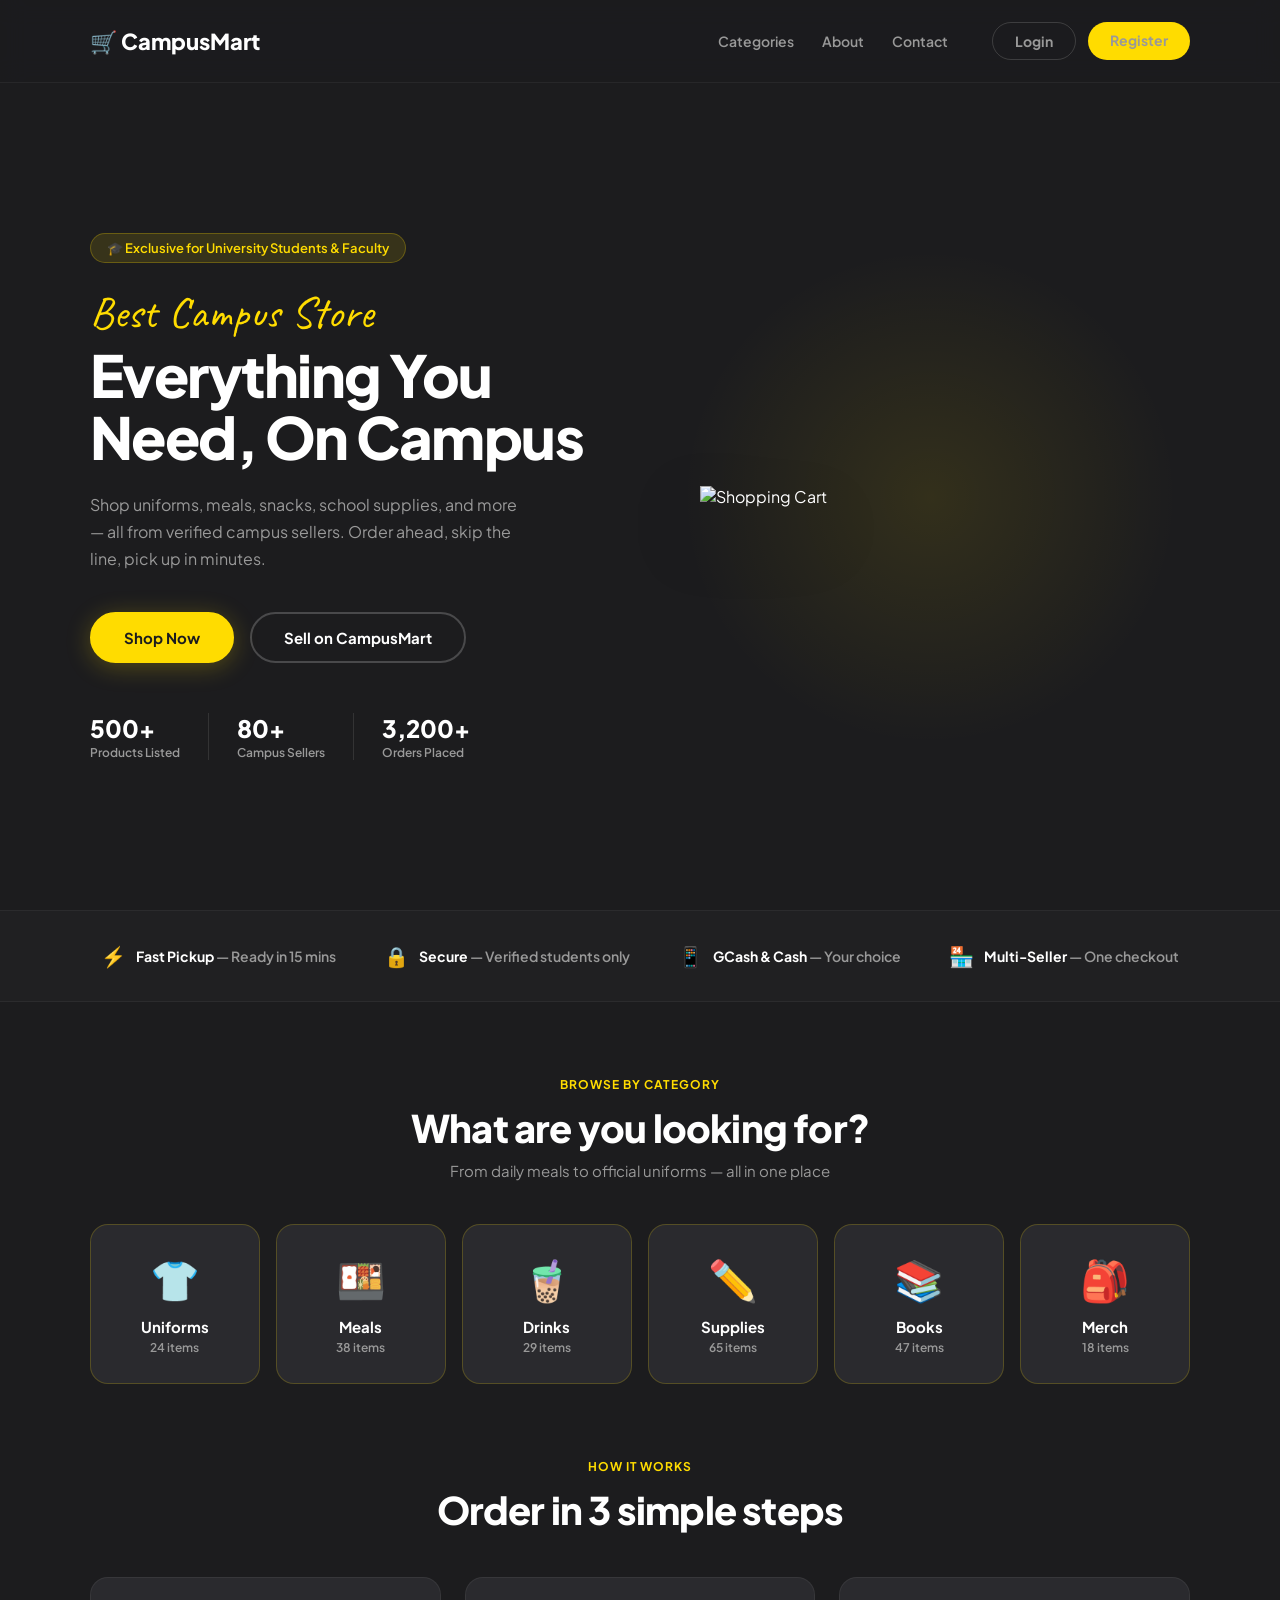
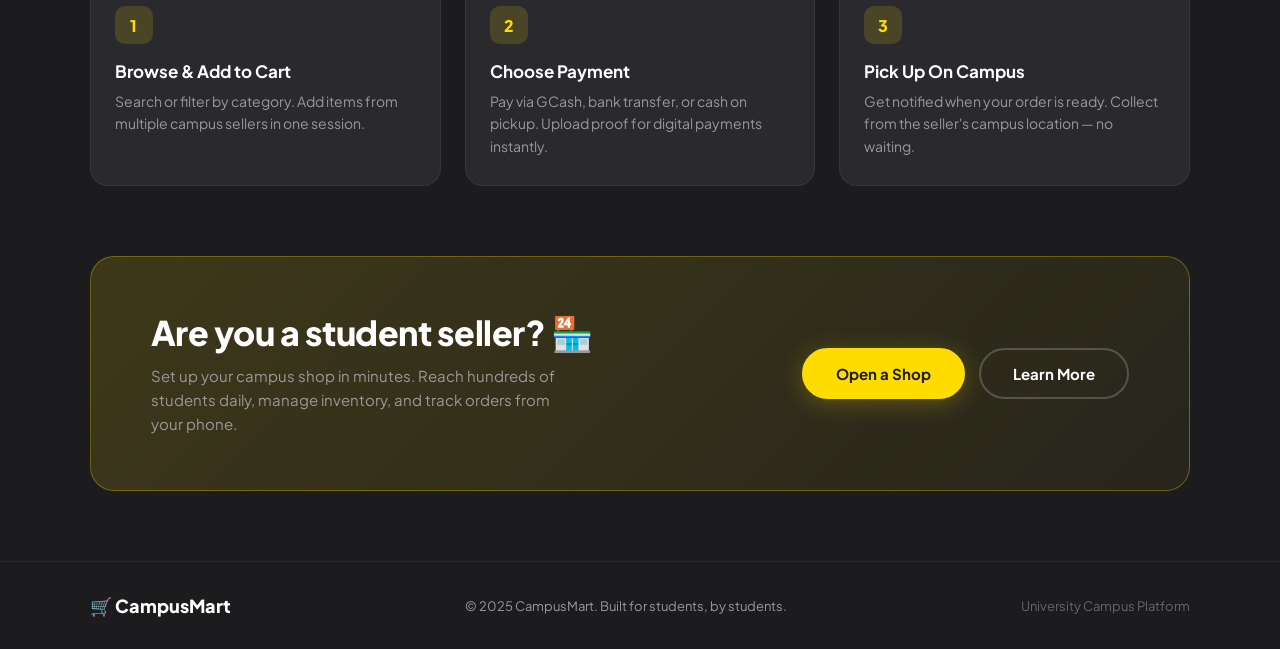
==== index.html @ 2c87ad18 "Initial commit" ====
<!DOCTYPE html>
<html lang="en">
<head>
    <meta charset="UTF-8">
    <meta name="viewport" content="width=device-width, initial-scale=1.0">
    <title>CampusMart | Campus Marketplace</title>
    <style>
        @import url('https://fonts.googleapis.com/css2?family=Plus+Jakarta+Sans:wght@400;500;600;700;800&family=Caveat:wght@700&display=swap');

        :root {
            --primary: #FFDC00;
            --primary-hover: #E0C200;
            --bg: #1c1c1e;
            --card-bg: #2a2a2e;
            --text: #FFFFFF;
            --muted: #999999;
            --border: rgba(255,220,0,0.2);
        }

        * { margin:0; padding:0; box-sizing:border-box; font-family:'Plus Jakarta Sans',sans-serif; }

        body { background:var(--bg); color:var(--text); min-height:100vh; display:flex; flex-direction:column; overflow-x:hidden; }

        /* NAVBAR */
        .navbar {
            display:flex; justify-content:space-between; align-items:center;
            padding:22px 7%; position:sticky; top:0; z-index:100;
            background:rgba(28,28,30,0.9); backdrop-filter:blur(12px);
            border-bottom:1px solid rgba(255,255,255,0.05);
        }
        .logo { font-size:22px; font-weight:800; display:flex; align-items:center; gap:10px; text-decoration:none; color:white; }
        .nav-links { display:flex; gap:28px; align-items:center; }
        .nav-links a { color:var(--muted); text-decoration:none; font-size:14px; font-weight:600; transition:color 0.2s; }
        .nav-links a:hover { color:var(--primary); }
        .nav-auth { display:flex; gap:12px; margin-left:16px; }
        .nav-auth a { padding:9px 22px; border-radius:22px; font-weight:700; text-decoration:none; font-size:14px; transition:all 0.2s; }
        .login-btn { color:white; border:1px solid rgba(255,255,255,0.15); }
        .login-btn:hover { border-color:rgba(255,255,255,0.4); background:rgba(255,255,255,0.06); }
        .register-btn { background:var(--primary); color:#1c1c1e; }
        .register-btn:hover { background:var(--primary-hover); transform:translateY(-1px); }

        /* HERO */
        .hero { display:flex; align-items:center; justify-content:space-between; flex:1; padding:60px 7%; gap:60px; min-height:calc(100vh - 73px); }
        .hero-content { flex:1; max-width:560px; }
        .hero-pill { display:inline-flex; align-items:center; gap:8px; padding:6px 16px; background:rgba(255,220,0,0.12); border:1px solid rgba(255,220,0,0.25); border-radius:20px; font-size:13px; font-weight:600; color:var(--primary); margin-bottom:22px; }
        .accent { font-family:'Caveat',cursive; color:var(--primary); font-size:44px; display:block; margin-bottom:4px; }
        .hero-content h1 { font-size:58px; font-weight:800; line-height:1.08; margin-bottom:22px; letter-spacing:-1.5px; }
        .hero-content p { font-size:16px; color:var(--muted); line-height:1.7; margin-bottom:40px; max-width:440px; }
        .btn-group { display:flex; gap:16px; flex-wrap:wrap; }
        .btn { padding:14px 32px; border-radius:30px; font-size:15px; font-weight:700; cursor:pointer; transition:all 0.2s; text-decoration:none; display:inline-block; }
        .btn-primary { background:var(--primary); color:var(--bg); border:2px solid var(--primary); box-shadow:0 4px 24px rgba(255,220,0,0.25); }
        .btn-primary:hover { background:var(--primary-hover); transform:translateY(-2px); box-shadow:0 8px 32px rgba(255,220,0,0.35); }
        .btn-outline { background:transparent; color:white; border:2px solid rgba(255,255,255,0.2); }
        .btn-outline:hover { border-color:rgba(255,255,255,0.5); background:rgba(255,255,255,0.06); transform:translateY(-2px); }

        /* STATS ROW */
        .stats-row { display:flex; gap:28px; margin-top:50px; flex-wrap:wrap; }
        .stat { }
        .stat-num { font-size:24px; font-weight:800; color:white; }
        .stat-label { font-size:12px; color:var(--muted); font-weight:600; margin-top:2px; }
        .stat-divider { width:1px; background:rgba(255,255,255,0.1); }

        /* HERO VISUAL */
        .hero-visual { flex:1; display:flex; justify-content:center; align-items:center; position:relative; }
        .glow { position:absolute; width:500px; height:500px; background:radial-gradient(circle,rgba(255,220,0,0.1) 0%,transparent 70%); pointer-events:none; }
        @keyframes float { 0%,100%{transform:translateY(0) rotate(0deg)} 50%{transform:translateY(-22px) rotate(2deg)} }
        .cart-img { width:100%; max-width:460px; animation:float 6s ease-in-out infinite; filter:drop-shadow(0 30px 30px rgba(0,0,0,0.5)); position:relative; z-index:2; }

        /* FEATURES STRIP */
        .features-strip { padding:32px 7%; border-top:1px solid rgba(255,255,255,0.05); border-bottom:1px solid rgba(255,255,255,0.05); background:rgba(255,255,255,0.02); }
        .features-inner { display:flex; gap:48px; justify-content:center; flex-wrap:wrap; }
        .feature-chip { display:flex; align-items:center; gap:10px; font-size:14px; font-weight:600; color:var(--muted); }
        .feature-chip span:first-child { font-size:20px; }
        .feature-chip strong { color:white; }

        /* CATEGORIES SECTION */
        .section { padding:70px 7%; }
        .section-head { text-align:center; margin-bottom:44px; }
        .section-tag { display:inline-block; font-size:12px; font-weight:700; color:var(--primary); letter-spacing:0.08em; text-transform:uppercase; margin-bottom:12px; }
        .section-head h2 { font-size:38px; font-weight:800; letter-spacing:-0.8px; }
        .section-head p { color:var(--muted); margin-top:10px; font-size:15px; }

        .cat-grid { display:grid; grid-template-columns:repeat(auto-fit,minmax(160px,1fr)); gap:16px; }
        .cat-card { background:var(--card-bg); border:1px solid var(--border); border-radius:18px; padding:28px 20px; text-align:center; cursor:pointer; transition:all 0.25s; text-decoration:none; display:block; }
        .cat-card:hover { transform:translateY(-6px); border-color:rgba(255,220,0,0.6); box-shadow:0 16px 36px rgba(255,220,0,0.15); }
        .cat-icon { font-size:40px; margin-bottom:12px; }
        .cat-name { font-size:15px; font-weight:700; color:white; margin-bottom:4px; }
        .cat-count { font-size:12px; color:var(--muted); font-weight:600; }

        /* HOW IT WORKS */
        .how-grid { display:grid; grid-template-columns:repeat(auto-fit,minmax(220px,1fr)); gap:24px; }
        .how-card { background:var(--card-bg); border:1px solid rgba(255,255,255,0.06); border-radius:18px; padding:28px 24px; }
        .how-num { width:38px; height:38px; background:rgba(255,220,0,0.15); border-radius:10px; display:flex; align-items:center; justify-content:center; font-size:16px; font-weight:800; color:var(--primary); margin-bottom:16px; }
        .how-card h3 { font-size:17px; font-weight:700; margin-bottom:8px; }
        .how-card p { font-size:14px; color:var(--muted); line-height:1.6; }

        /* CTA BANNER */
        .cta-banner { margin:0 7% 70px; background:linear-gradient(135deg,rgba(255,220,0,0.15),rgba(255,220,0,0.05)); border:1px solid rgba(255,220,0,0.3); border-radius:24px; padding:54px 60px; display:flex; align-items:center; justify-content:space-between; gap:40px; flex-wrap:wrap; }
        .cta-text h2 { font-size:34px; font-weight:800; margin-bottom:10px; letter-spacing:-0.5px; }
        .cta-text p { color:var(--muted); font-size:15px; line-height:1.6; max-width:420px; }
        .cta-actions { display:flex; gap:14px; flex-wrap:wrap; }

        /* FOOTER */
        footer { padding:32px 7%; border-top:1px solid rgba(255,255,255,0.06); display:flex; justify-content:space-between; align-items:center; flex-wrap:wrap; gap:16px; }
        footer .logo { font-size:18px; }
        footer p { font-size:13px; color:var(--muted); }

        @media(max-width:768px) {
            .hero { flex-direction:column; padding:40px 6%; text-align:center; gap:40px; min-height:auto; }
            .hero-content h1 { font-size:38px; }
            .hero-content p { max-width:100%; }
            .btn-group { justify-content:center; }
            .hero-visual { display:none; }
            .cta-banner { padding:36px 28px; text-align:center; }
            .cta-text p { max-width:100%; }
            .cta-actions { justify-content:center; }
            .features-inner { gap:28px; }
        }
    </style>
</head>
<body>

<nav class="navbar">
    <a href="index.html" class="logo">🛒 CampusMart</a>
    <div class="nav-links">
        <a href="#categories">Categories</a>
        <a href="about.html">About</a>
        <a href="contact.html">Contact</a>
        <div class="nav-auth">
            <a href="login.html" class="login-btn">Login</a>
            <a href="login.html" class="register-btn">Register</a>
        </div>
    </div>
</nav>

<section class="hero">
    <div class="hero-content">
        <div class="hero-pill">🎓 Exclusive for University Students & Faculty</div>
        <span class="accent">Best Campus Store</span>
        <h1>Everything You Need, On Campus</h1>
        <p>Shop uniforms, meals, snacks, school supplies, and more — all from verified campus sellers. Order ahead, skip the line, pick up in minutes.</p>
        <div class="btn-group">
            <a href="login.html" class="btn btn-primary">Shop Now</a>
            <a href="login.html" class="btn btn-outline">Sell on CampusMart</a>
        </div>
        <div class="stats-row">
            <div class="stat"><div class="stat-num">500+</div><div class="stat-label">Products Listed</div></div>
            <div class="stat-divider"></div>
            <div class="stat"><div class="stat-num">80+</div><div class="stat-label">Campus Sellers</div></div>
            <div class="stat-divider"></div>
            <div class="stat"><div class="stat-num">3,200+</div><div class="stat-label">Orders Placed</div></div>
        </div>
    </div>
    <div class="hero-visual">
        <div class="glow"></div>
        <img src="https://fonts.gstatic.com/s/e/notoemoji/latest/1f6d2/512.webp" alt="Shopping Cart" class="cart-img">
    </div>
</section>

<div class="features-strip">
    <div class="features-inner">
        <div class="feature-chip"><span>⚡</span><span><strong>Fast Pickup</strong> — Ready in 15 mins</span></div>
        <div class="feature-chip"><span>🔒</span><span><strong>Secure</strong> — Verified students only</span></div>
        <div class="feature-chip"><span>📱</span><span><strong>GCash & Cash</strong> — Your choice</span></div>
        <div class="feature-chip"><span>🏪</span><span><strong>Multi-Seller</strong> — One checkout</span></div>
    </div>
</div>

<section class="section" id="categories">
    <div class="section-head">
        <div class="section-tag">Browse by Category</div>
        <h2>What are you looking for?</h2>
        <p>From daily meals to official uniforms — all in one place</p>
    </div>
    <div class="cat-grid">
        <a href="login.html" class="cat-card"><div class="cat-icon">👕</div><div class="cat-name">Uniforms</div><div class="cat-count">24 items</div></a>
        <a href="login.html" class="cat-card"><div class="cat-icon">🍱</div><div class="cat-name">Meals</div><div class="cat-count">38 items</div></a>
        <a href="login.html" class="cat-card"><div class="cat-icon">🧋</div><div class="cat-name">Drinks</div><div class="cat-count">29 items</div></a>
        <a href="login.html" class="cat-card"><div class="cat-icon">✏️</div><div class="cat-name">Supplies</div><div class="cat-count">65 items</div></a>
        <a href="login.html" class="cat-card"><div class="cat-icon">📚</div><div class="cat-name">Books</div><div class="cat-count">47 items</div></a>
        <a href="login.html" class="cat-card"><div class="cat-icon">🎒</div><div class="cat-name">Merch</div><div class="cat-count">18 items</div></a>
    </div>
</section>

<section class="section" style="padding-top:0">
    <div class="section-head">
        <div class="section-tag">How It Works</div>
        <h2>Order in 3 simple steps</h2>
    </div>
    <div class="how-grid">
        <div class="how-card"><div class="how-num">1</div><h3>Browse & Add to Cart</h3><p>Search or filter by category. Add items from multiple campus sellers in one session.</p></div>
        <div class="how-card"><div class="how-num">2</div><h3>Choose Payment</h3><p>Pay via GCash, bank transfer, or cash on pickup. Upload proof for digital payments instantly.</p></div>
        <div class="how-card"><div class="how-num">3</div><h3>Pick Up On Campus</h3><p>Get notified when your order is ready. Collect from the seller's campus location — no waiting.</p></div>
    </div>
</section>

<div class="cta-banner">
    <div class="cta-text">
        <h2>Are you a student seller? 🏪</h2>
        <p>Set up your campus shop in minutes. Reach hundreds of students daily, manage inventory, and track orders from your phone.</p>
    </div>
    <div class="cta-actions">
        <a href="login.html" class="btn btn-primary">Open a Shop</a>
        <a href="about.html" class="btn btn-outline">Learn More</a>
    </div>
</div>

<footer>
    <a href="index.html" class="logo">🛒 CampusMart</a>
    <p>© 2025 CampusMart. Built for students, by students.</p>
    <p style="font-size:13px;color:#666;">University Campus Platform</p>
</footer>

</body>
</html>
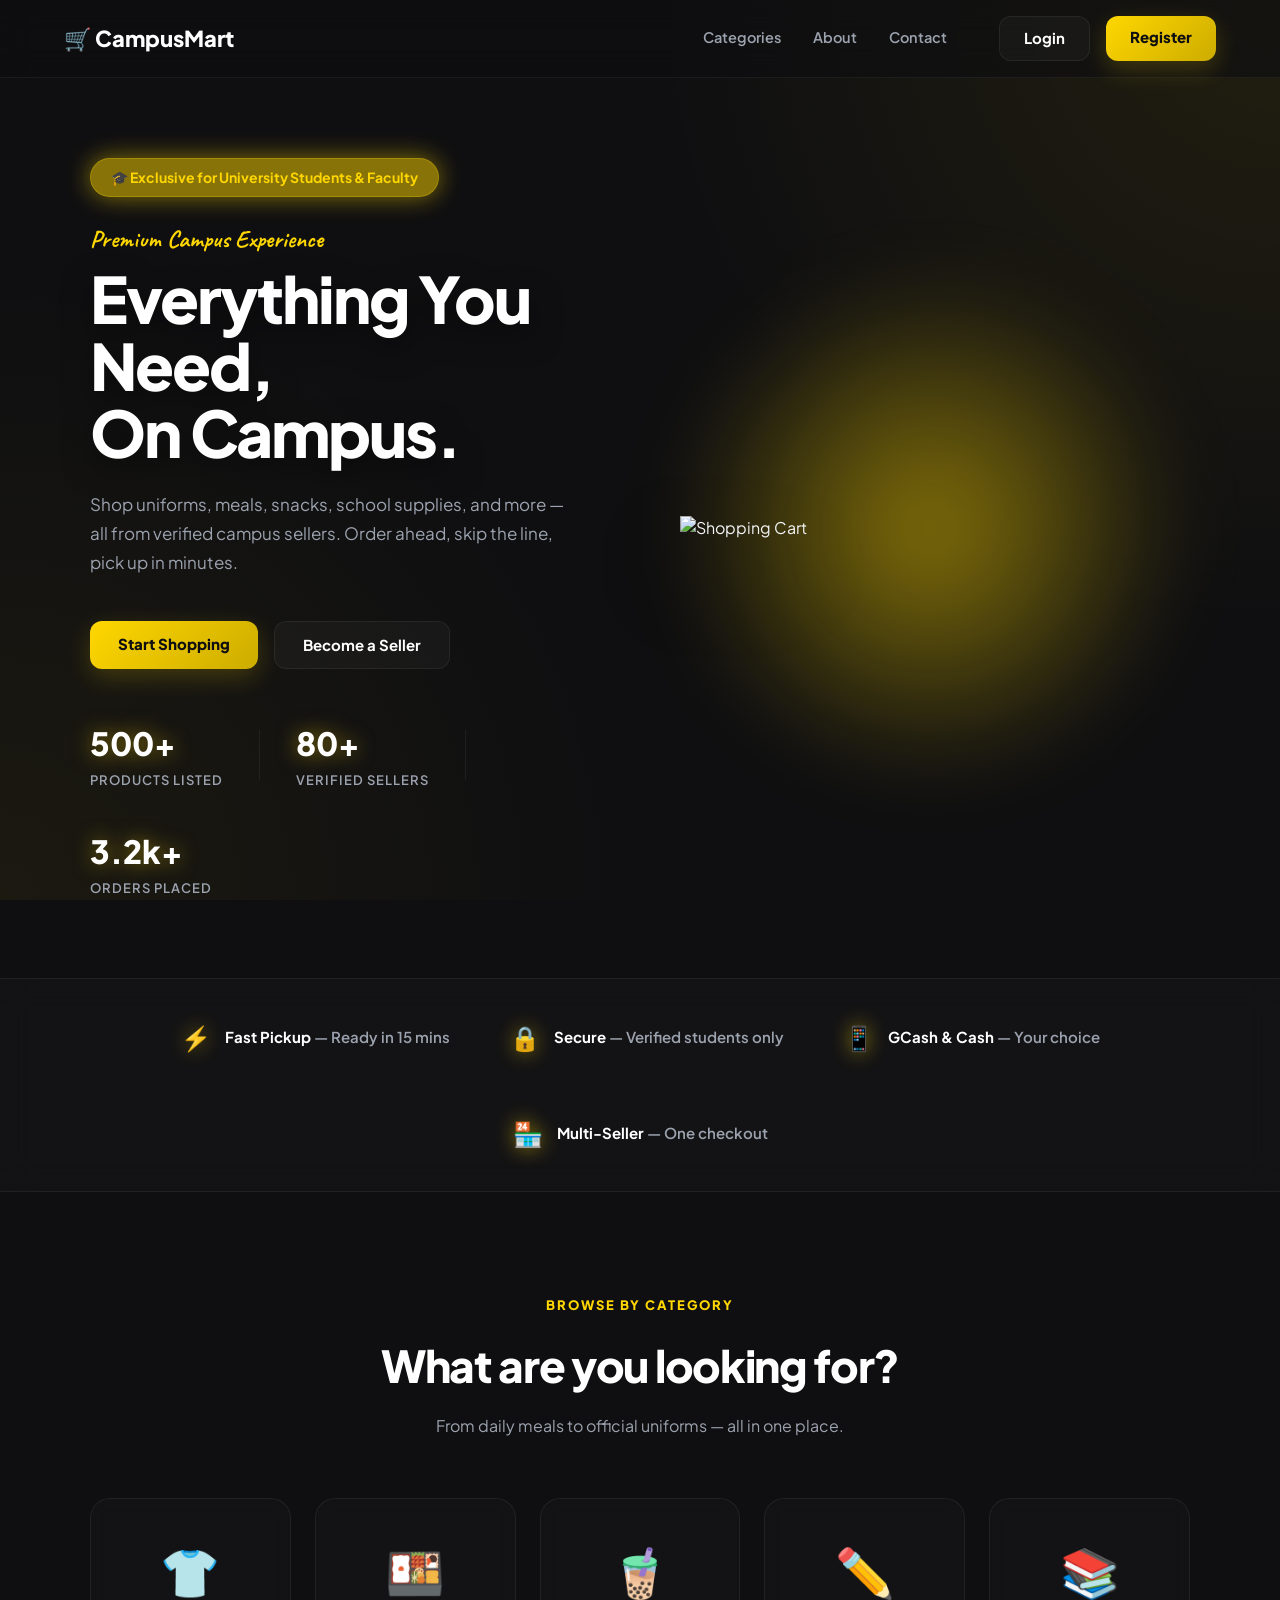
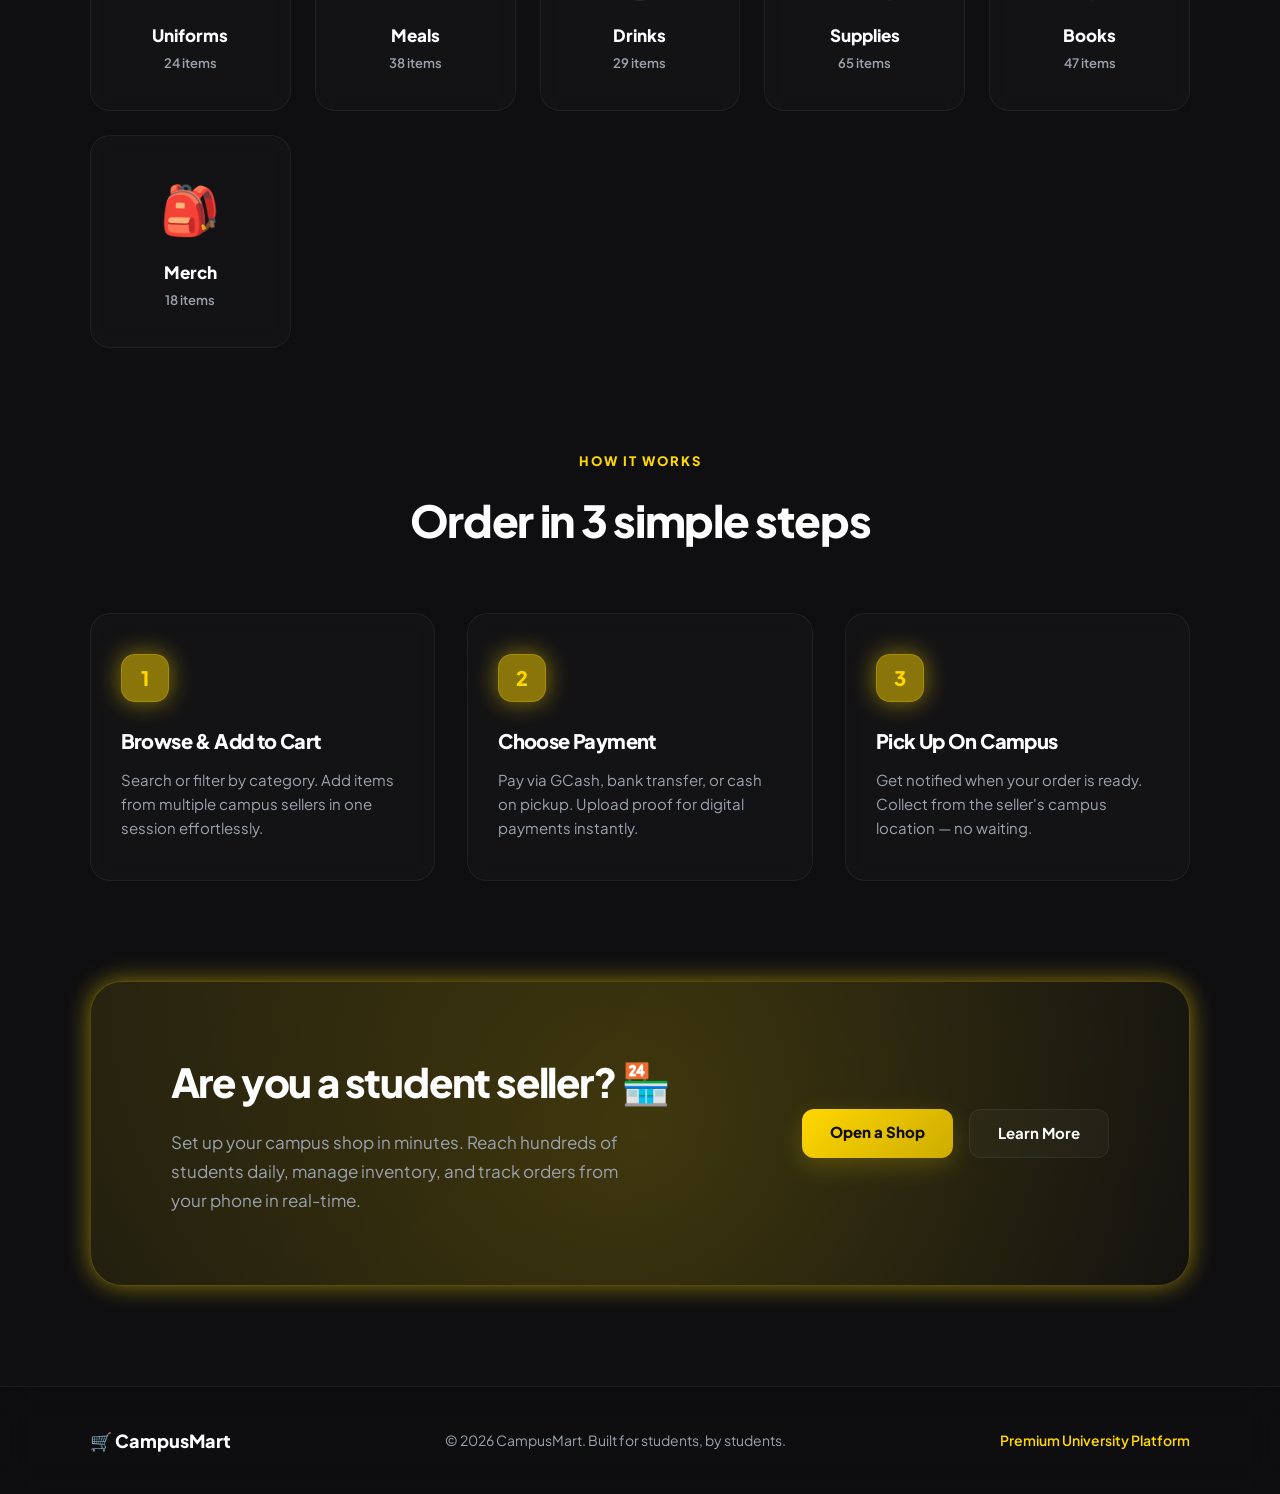
==== commit 1e685bab: "no seller,admin manage everything" ====
--- a/index.html
+++ b/index.html
@@ -4,165 +4,116 @@
     <meta charset="UTF-8">
     <meta name="viewport" content="width=device-width, initial-scale=1.0">
     <title>CampusMart | Campus Marketplace</title>
+    <link rel="stylesheet" href="globals.css">
     <style>
-        @import url('https://fonts.googleapis.com/css2?family=Plus+Jakarta+Sans:wght@400;500;600;700;800&family=Caveat:wght@700&display=swap');
+        /* Page-specific styles */
+        .hero { display:flex; align-items:center; justify-content:space-between; padding:80px 7%; gap:60px; min-height:calc(100vh - 73px); position:relative; }
+        .hero-content { flex:1; max-width:600px; z-index:2; }
+        .hero-pill { display:inline-flex; align-items:center; gap:8px; padding:8px 20px; background:var(--primary-glow); border:1px solid var(--border-accent); border-radius:30px; font-size:14px; font-weight:700; color:var(--primary); margin-bottom:24px; box-shadow:var(--shadow-glow); }
+        .hero-content h1 { font-size:64px; line-height:1.05; margin-bottom:24px; text-shadow:0 10px 30px rgba(0,0,0,0.5); }
+        .hero-content p { font-size:17px; color:var(--text-muted); line-height:1.7; margin-bottom:44px; max-width:480px; }
+        .btn-group { display:flex; gap:16px; flex-wrap:wrap; margin-bottom:50px; }
+        
+        .stats-row { display:flex; gap:36px; flex-wrap:wrap; }
+        .stat-num { font-size:32px; font-weight:800; color:white; text-shadow:0 0 20px var(--primary-glow); }
+        .stat-label { font-size:13px; color:var(--text-muted); font-weight:600; text-transform:uppercase; letter-spacing:1px; margin-top:4px; }
+        .stat-divider { width:1px; background:var(--border-subtle); height:50px; align-self:center; }
 
-        :root {
-            --primary: #FFDC00;
-            --primary-hover: #E0C200;
-            --bg: #1c1c1e;
-            --card-bg: #2a2a2e;
-            --text: #FFFFFF;
-            --muted: #999999;
-            --border: rgba(255,220,0,0.2);
-        }
+        .hero-visual { flex:1; display:flex; justify-content:center; align-items:center; position:relative; z-index:1; }
+        .hero-glow-orb { position:absolute; width:600px; height:600px; background:radial-gradient(circle, var(--primary-glow) 0%, transparent 60%); pointer-events:none; filter:blur(40px); animation:pulseGlow 8s infinite; }
+        .cart-img { width:100%; max-width:500px; filter:drop-shadow(0 40px 40px rgba(0,0,0,0.7)); position:relative; z-index:2; }
 
-        * { margin:0; padding:0; box-sizing:border-box; font-family:'Plus Jakarta Sans',sans-serif; }
+        .features-strip { padding:40px 7%; border-top:1px solid var(--border-subtle); border-bottom:1px solid var(--border-subtle); background:var(--card-bg); backdrop-filter:var(--glass-blur); position:relative; z-index:10; }
+        .features-inner { display:flex; gap:60px; justify-content:center; flex-wrap:wrap; }
+        .feature-chip { display:flex; align-items:center; gap:14px; font-size:15px; font-weight:600; color:var(--text-muted); transition:var(--transition-smooth); }
+        .feature-chip:hover { color:white; transform:translateY(-2px); text-shadow:0 0 15px var(--primary-glow); }
+        .feature-chip span:first-child { font-size:24px; filter:drop-shadow(0 0 10px var(--primary-glow)); }
 
-        body { background:var(--bg); color:var(--text); min-height:100vh; display:flex; flex-direction:column; overflow-x:hidden; }
+        .section { padding:100px 7%; position:relative; z-index:5; }
+        .section-head { text-align:center; margin-bottom:60px; }
+        .section-tag { display:inline-block; font-size:13px; font-weight:800; color:var(--primary); letter-spacing:2px; text-transform:uppercase; margin-bottom:16px; }
+        .section-head h2 { font-size:44px; margin-bottom:16px; }
 
-        /* NAVBAR */
-        .navbar {
-            display:flex; justify-content:space-between; align-items:center;
-            padding:22px 7%; position:sticky; top:0; z-index:100;
-            background:rgba(28,28,30,0.9); backdrop-filter:blur(12px);
-            border-bottom:1px solid rgba(255,255,255,0.05);
-        }
-        .logo { font-size:22px; font-weight:800; display:flex; align-items:center; gap:10px; text-decoration:none; color:white; }
-        .nav-links { display:flex; gap:28px; align-items:center; }
-        .nav-links a { color:var(--muted); text-decoration:none; font-size:14px; font-weight:600; transition:color 0.2s; }
-        .nav-links a:hover { color:var(--primary); }
-        .nav-auth { display:flex; gap:12px; margin-left:16px; }
-        .nav-auth a { padding:9px 22px; border-radius:22px; font-weight:700; text-decoration:none; font-size:14px; transition:all 0.2s; }
-        .login-btn { color:white; border:1px solid rgba(255,255,255,0.15); }
-        .login-btn:hover { border-color:rgba(255,255,255,0.4); background:rgba(255,255,255,0.06); }
-        .register-btn { background:var(--primary); color:#1c1c1e; }
-        .register-btn:hover { background:var(--primary-hover); transform:translateY(-1px); }
+        .cat-grid { display:grid; grid-template-columns:repeat(auto-fit,minmax(180px,1fr)); gap:24px; }
+        .cat-card { padding:36px 20px; text-align:center; text-decoration:none; display:flex; flex-direction:column; align-items:center; }
+        .cat-icon { font-size:48px; margin-bottom:16px; transition:transform 0.4s; }
+        .cat-card:hover .cat-icon { transform:scale(1.2) rotate(5deg); }
+        .cat-name { font-size:17px; font-weight:800; color:white; margin-bottom:6px; }
+        .cat-count { font-size:13px; color:var(--text-muted); font-weight:600; }
 
-        /* HERO */
-        .hero { display:flex; align-items:center; justify-content:space-between; flex:1; padding:60px 7%; gap:60px; min-height:calc(100vh - 73px); }
-        .hero-content { flex:1; max-width:560px; }
-        .hero-pill { display:inline-flex; align-items:center; gap:8px; padding:6px 16px; background:rgba(255,220,0,0.12); border:1px solid rgba(255,220,0,0.25); border-radius:20px; font-size:13px; font-weight:600; color:var(--primary); margin-bottom:22px; }
-        .accent { font-family:'Caveat',cursive; color:var(--primary); font-size:44px; display:block; margin-bottom:4px; }
-        .hero-content h1 { font-size:58px; font-weight:800; line-height:1.08; margin-bottom:22px; letter-spacing:-1.5px; }
-        .hero-content p { font-size:16px; color:var(--muted); line-height:1.7; margin-bottom:40px; max-width:440px; }
-        .btn-group { display:flex; gap:16px; flex-wrap:wrap; }
-        .btn { padding:14px 32px; border-radius:30px; font-size:15px; font-weight:700; cursor:pointer; transition:all 0.2s; text-decoration:none; display:inline-block; }
-        .btn-primary { background:var(--primary); color:var(--bg); border:2px solid var(--primary); box-shadow:0 4px 24px rgba(255,220,0,0.25); }
-        .btn-primary:hover { background:var(--primary-hover); transform:translateY(-2px); box-shadow:0 8px 32px rgba(255,220,0,0.35); }
-        .btn-outline { background:transparent; color:white; border:2px solid rgba(255,255,255,0.2); }
-        .btn-outline:hover { border-color:rgba(255,255,255,0.5); background:rgba(255,255,255,0.06); transform:translateY(-2px); }
+        .how-grid { display:grid; grid-template-columns:repeat(auto-fit,minmax(280px,1fr)); gap:32px; }
+        .how-card { padding:40px 30px; position:relative; overflow:hidden; }
+        .how-num { width:48px; height:48px; background:var(--primary-glow); border:1px solid var(--border-accent); border-radius:14px; display:flex; align-items:center; justify-content:center; font-size:20px; font-weight:800; color:var(--primary); margin-bottom:24px; box-shadow:var(--shadow-glow); }
+        .how-card h3 { font-size:20px; margin-bottom:12px; }
+        .how-card p { font-size:15px; color:var(--text-muted); line-height:1.6; }
 
-        /* STATS ROW */
-        .stats-row { display:flex; gap:28px; margin-top:50px; flex-wrap:wrap; }
-        .stat { }
-        .stat-num { font-size:24px; font-weight:800; color:white; }
-        .stat-label { font-size:12px; color:var(--muted); font-weight:600; margin-top:2px; }
-        .stat-divider { width:1px; background:rgba(255,255,255,0.1); }
+        .cta-banner { margin:0 7% 100px; background:linear-gradient(135deg, rgba(255,215,0,0.1), rgba(255,215,0,0.02)); border:1px solid var(--border-accent); border-radius:32px; padding:70px 80px; display:flex; align-items:center; justify-content:space-between; gap:40px; flex-wrap:wrap; box-shadow:var(--shadow-glow); position:relative; overflow:hidden; }
+        .cta-banner::before { content:''; position:absolute; top:-50%; left:-50%; width:200%; height:200%; background:radial-gradient(circle, var(--primary-glow) 0%, transparent 50%); opacity:0.3; animation:pulseGlow 10s infinite alternate; pointer-events:none; }
+        .cta-text { position:relative; z-index:2; }
+        .cta-text h2 { font-size:40px; margin-bottom:16px; }
+        .cta-text p { color:var(--text-muted); font-size:17px; line-height:1.7; max-width:480px; }
+        .cta-actions { display:flex; gap:16px; flex-wrap:wrap; position:relative; z-index:2; }
 
-        /* HERO VISUAL */
-        .hero-visual { flex:1; display:flex; justify-content:center; align-items:center; position:relative; }
-        .glow { position:absolute; width:500px; height:500px; background:radial-gradient(circle,rgba(255,220,0,0.1) 0%,transparent 70%); pointer-events:none; }
-        @keyframes float { 0%,100%{transform:translateY(0) rotate(0deg)} 50%{transform:translateY(-22px) rotate(2deg)} }
-        .cart-img { width:100%; max-width:460px; animation:float 6s ease-in-out infinite; filter:drop-shadow(0 30px 30px rgba(0,0,0,0.5)); position:relative; z-index:2; }
+        footer { padding:40px 7%; border-top:1px solid var(--border-subtle); display:flex; justify-content:space-between; align-items:center; flex-wrap:wrap; gap:20px; background:var(--glass-bg); backdrop-filter:var(--glass-blur); }
+        footer p { font-size:14px; color:var(--text-muted); }
 
-        /* FEATURES STRIP */
-        .features-strip { padding:32px 7%; border-top:1px solid rgba(255,255,255,0.05); border-bottom:1px solid rgba(255,255,255,0.05); background:rgba(255,255,255,0.02); }
-        .features-inner { display:flex; gap:48px; justify-content:center; flex-wrap:wrap; }
-        .feature-chip { display:flex; align-items:center; gap:10px; font-size:14px; font-weight:600; color:var(--muted); }
-        .feature-chip span:first-child { font-size:20px; }
-        .feature-chip strong { color:white; }
-
-        /* CATEGORIES SECTION */
-        .section { padding:70px 7%; }
-        .section-head { text-align:center; margin-bottom:44px; }
-        .section-tag { display:inline-block; font-size:12px; font-weight:700; color:var(--primary); letter-spacing:0.08em; text-transform:uppercase; margin-bottom:12px; }
-        .section-head h2 { font-size:38px; font-weight:800; letter-spacing:-0.8px; }
-        .section-head p { color:var(--muted); margin-top:10px; font-size:15px; }
-
-        .cat-grid { display:grid; grid-template-columns:repeat(auto-fit,minmax(160px,1fr)); gap:16px; }
-        .cat-card { background:var(--card-bg); border:1px solid var(--border); border-radius:18px; padding:28px 20px; text-align:center; cursor:pointer; transition:all 0.25s; text-decoration:none; display:block; }
-        .cat-card:hover { transform:translateY(-6px); border-color:rgba(255,220,0,0.6); box-shadow:0 16px 36px rgba(255,220,0,0.15); }
-        .cat-icon { font-size:40px; margin-bottom:12px; }
-        .cat-name { font-size:15px; font-weight:700; color:white; margin-bottom:4px; }
-        .cat-count { font-size:12px; color:var(--muted); font-weight:600; }
-
-        /* HOW IT WORKS */
-        .how-grid { display:grid; grid-template-columns:repeat(auto-fit,minmax(220px,1fr)); gap:24px; }
-        .how-card { background:var(--card-bg); border:1px solid rgba(255,255,255,0.06); border-radius:18px; padding:28px 24px; }
-        .how-num { width:38px; height:38px; background:rgba(255,220,0,0.15); border-radius:10px; display:flex; align-items:center; justify-content:center; font-size:16px; font-weight:800; color:var(--primary); margin-bottom:16px; }
-        .how-card h3 { font-size:17px; font-weight:700; margin-bottom:8px; }
-        .how-card p { font-size:14px; color:var(--muted); line-height:1.6; }
-
-        /* CTA BANNER */
-        .cta-banner { margin:0 7% 70px; background:linear-gradient(135deg,rgba(255,220,0,0.15),rgba(255,220,0,0.05)); border:1px solid rgba(255,220,0,0.3); border-radius:24px; padding:54px 60px; display:flex; align-items:center; justify-content:space-between; gap:40px; flex-wrap:wrap; }
-        .cta-text h2 { font-size:34px; font-weight:800; margin-bottom:10px; letter-spacing:-0.5px; }
-        .cta-text p { color:var(--muted); font-size:15px; line-height:1.6; max-width:420px; }
-        .cta-actions { display:flex; gap:14px; flex-wrap:wrap; }
-
-        /* FOOTER */
-        footer { padding:32px 7%; border-top:1px solid rgba(255,255,255,0.06); display:flex; justify-content:space-between; align-items:center; flex-wrap:wrap; gap:16px; }
-        footer .logo { font-size:18px; }
-        footer p { font-size:13px; color:var(--muted); }
-
-        @media(max-width:768px) {
-            .hero { flex-direction:column; padding:40px 6%; text-align:center; gap:40px; min-height:auto; }
-            .hero-content h1 { font-size:38px; }
-            .hero-content p { max-width:100%; }
-            .btn-group { justify-content:center; }
+        @media(max-width:900px) {
+            .hero { flex-direction:column; padding:60px 6%; text-align:center; }
+            .hero-content h1 { font-size:46px; }
+            .hero-content p { max-width:100%; margin:0 auto 40px; }
+            .btn-group, .stats-row { justify-content:center; }
+            .stat-divider { display:none; }
             .hero-visual { display:none; }
-            .cta-banner { padding:36px 28px; text-align:center; }
+            .cta-banner { padding:40px 30px; text-align:center; justify-content:center; }
             .cta-text p { max-width:100%; }
-            .cta-actions { justify-content:center; }
-            .features-inner { gap:28px; }
         }
     </style>
 </head>
 <body>
 
-<nav class="navbar">
-    <a href="index.html" class="logo">🛒 CampusMart</a>
-    <div class="nav-links">
-        <a href="#categories">Categories</a>
-        <a href="about.html">About</a>
-        <a href="contact.html">Contact</a>
-        <div class="nav-auth">
-            <a href="login.html" class="login-btn">Login</a>
-            <a href="login.html" class="register-btn">Register</a>
+<nav class="navbar-global">
+    <a href="index.html" class="navbar-brand">🛒 CampusMart</a>
+    <div style="display:flex; gap:32px; align-items:center;">
+        <a href="#categories" style="color:var(--text-muted); text-decoration:none; font-weight:600; font-size:14.5px; transition:0.3s;" onmouseover="this.style.color='white'" onmouseout="this.style.color='var(--text-muted)'">Categories</a>
+        <a href="about.html" style="color:var(--text-muted); text-decoration:none; font-weight:600; font-size:14.5px; transition:0.3s;" onmouseover="this.style.color='white'" onmouseout="this.style.color='var(--text-muted)'">About</a>
+        <a href="contact.html" style="color:var(--text-muted); text-decoration:none; font-weight:600; font-size:14.5px; transition:0.3s;" onmouseover="this.style.color='white'" onmouseout="this.style.color='var(--text-muted)'">Contact</a>
+        <div style="display:flex; gap:16px; margin-left:20px;">
+            <a href="login.html" class="btn-outline" style="padding:10px 24px;">Login</a>
+            <a href="login.html" class="btn-primary" style="padding:10px 24px;">Register</a>
         </div>
     </div>
 </nav>
 
 <section class="hero">
-    <div class="hero-content">
+    <div class="hero-content animate-fade-in">
         <div class="hero-pill">🎓 Exclusive for University Students & Faculty</div>
-        <span class="accent">Best Campus Store</span>
-        <h1>Everything You Need, On Campus</h1>
-        <p>Shop uniforms, meals, snacks, school supplies, and more — all from verified campus sellers. Order ahead, skip the line, pick up in minutes.</p>
-        <div class="btn-group">
-            <a href="login.html" class="btn btn-primary">Shop Now</a>
-            <a href="login.html" class="btn btn-outline">Sell on CampusMart</a>
+        <span class="text-accent delay-1 animate-fade-in" style="display:block; margin-bottom:8px;">Premium Campus Experience</span>
+        <h1 class="delay-2 animate-fade-in">Everything You Need,<br>On Campus.</h1>
+        <p class="delay-3 animate-fade-in">Shop uniforms, meals, snacks, school supplies, and more — all from verified campus sellers. Order ahead, skip the line, pick up in minutes.</p>
+        <div class="btn-group delay-3 animate-fade-in">
+            <a href="login.html" class="btn-primary">Start Shopping</a>
+            <a href="login.html" class="btn-outline">Become a Seller</a>
         </div>
-        <div class="stats-row">
+        <div class="stats-row delay-3 animate-fade-in" style="animation-delay:0.4s;">
             <div class="stat"><div class="stat-num">500+</div><div class="stat-label">Products Listed</div></div>
             <div class="stat-divider"></div>
-            <div class="stat"><div class="stat-num">80+</div><div class="stat-label">Campus Sellers</div></div>
+            <div class="stat"><div class="stat-num">80+</div><div class="stat-label">Verified Sellers</div></div>
             <div class="stat-divider"></div>
-            <div class="stat"><div class="stat-num">3,200+</div><div class="stat-label">Orders Placed</div></div>
+            <div class="stat"><div class="stat-num">3.2k+</div><div class="stat-label">Orders Placed</div></div>
         </div>
     </div>
-    <div class="hero-visual">
-        <div class="glow"></div>
-        <img src="https://fonts.gstatic.com/s/e/notoemoji/latest/1f6d2/512.webp" alt="Shopping Cart" class="cart-img">
+    <div class="hero-visual animate-fade-in delay-2">
+        <div class="hero-glow-orb"></div>
+        <img src="https://fonts.gstatic.com/s/e/notoemoji/latest/1f6d2/512.webp" alt="Shopping Cart" class="cart-img animate-float">
     </div>
 </section>
 
 <div class="features-strip">
     <div class="features-inner">
-        <div class="feature-chip"><span>⚡</span><span><strong>Fast Pickup</strong> — Ready in 15 mins</span></div>
-        <div class="feature-chip"><span>🔒</span><span><strong>Secure</strong> — Verified students only</span></div>
-        <div class="feature-chip"><span>📱</span><span><strong>GCash & Cash</strong> — Your choice</span></div>
-        <div class="feature-chip"><span>🏪</span><span><strong>Multi-Seller</strong> — One checkout</span></div>
+        <div class="feature-chip"><span>⚡</span><span><strong style="color:white">Fast Pickup</strong> — Ready in 15 mins</span></div>
+        <div class="feature-chip"><span>🔒</span><span><strong style="color:white">Secure</strong> — Verified students only</span></div>
+        <div class="feature-chip"><span>📱</span><span><strong style="color:white">GCash & Cash</strong> — Your choice</span></div>
+        <div class="feature-chip"><span>🏪</span><span><strong style="color:white">Multi-Seller</strong> — One checkout</span></div>
     </div>
 </div>
 
@@ -170,15 +121,15 @@
     <div class="section-head">
         <div class="section-tag">Browse by Category</div>
         <h2>What are you looking for?</h2>
-        <p>From daily meals to official uniforms — all in one place</p>
+        <p style="color:var(--text-muted); font-size:16px;">From daily meals to official uniforms — all in one place.</p>
     </div>
     <div class="cat-grid">
-        <a href="login.html" class="cat-card"><div class="cat-icon">👕</div><div class="cat-name">Uniforms</div><div class="cat-count">24 items</div></a>
-        <a href="login.html" class="cat-card"><div class="cat-icon">🍱</div><div class="cat-name">Meals</div><div class="cat-count">38 items</div></a>
-        <a href="login.html" class="cat-card"><div class="cat-icon">🧋</div><div class="cat-name">Drinks</div><div class="cat-count">29 items</div></a>
-        <a href="login.html" class="cat-card"><div class="cat-icon">✏️</div><div class="cat-name">Supplies</div><div class="cat-count">65 items</div></a>
-        <a href="login.html" class="cat-card"><div class="cat-icon">📚</div><div class="cat-name">Books</div><div class="cat-count">47 items</div></a>
-        <a href="login.html" class="cat-card"><div class="cat-icon">🎒</div><div class="cat-name">Merch</div><div class="cat-count">18 items</div></a>
+        <a href="login.html" class="glass-card cat-card"><div class="cat-icon">👕</div><div class="cat-name">Uniforms</div><div class="cat-count">24 items</div></a>
+        <a href="login.html" class="glass-card cat-card"><div class="cat-icon">🍱</div><div class="cat-name">Meals</div><div class="cat-count">38 items</div></a>
+        <a href="login.html" class="glass-card cat-card"><div class="cat-icon">🧋</div><div class="cat-name">Drinks</div><div class="cat-count">29 items</div></a>
+        <a href="login.html" class="glass-card cat-card"><div class="cat-icon">✏️</div><div class="cat-name">Supplies</div><div class="cat-count">65 items</div></a>
+        <a href="login.html" class="glass-card cat-card"><div class="cat-icon">📚</div><div class="cat-name">Books</div><div class="cat-count">47 items</div></a>
+        <a href="login.html" class="glass-card cat-card"><div class="cat-icon">🎒</div><div class="cat-name">Merch</div><div class="cat-count">18 items</div></a>
     </div>
 </section>
 
@@ -188,27 +139,27 @@
         <h2>Order in 3 simple steps</h2>
     </div>
     <div class="how-grid">
-        <div class="how-card"><div class="how-num">1</div><h3>Browse & Add to Cart</h3><p>Search or filter by category. Add items from multiple campus sellers in one session.</p></div>
-        <div class="how-card"><div class="how-num">2</div><h3>Choose Payment</h3><p>Pay via GCash, bank transfer, or cash on pickup. Upload proof for digital payments instantly.</p></div>
-        <div class="how-card"><div class="how-num">3</div><h3>Pick Up On Campus</h3><p>Get notified when your order is ready. Collect from the seller's campus location — no waiting.</p></div>
+        <div class="glass-card how-card"><div class="how-num">1</div><h3>Browse & Add to Cart</h3><p>Search or filter by category. Add items from multiple campus sellers in one session effortlessly.</p></div>
+        <div class="glass-card how-card"><div class="how-num">2</div><h3>Choose Payment</h3><p>Pay via GCash, bank transfer, or cash on pickup. Upload proof for digital payments instantly.</p></div>
+        <div class="glass-card how-card"><div class="how-num">3</div><h3>Pick Up On Campus</h3><p>Get notified when your order is ready. Collect from the seller's campus location — no waiting.</p></div>
     </div>
 </section>
 
 <div class="cta-banner">
     <div class="cta-text">
         <h2>Are you a student seller? 🏪</h2>
-        <p>Set up your campus shop in minutes. Reach hundreds of students daily, manage inventory, and track orders from your phone.</p>
+        <p>Set up your campus shop in minutes. Reach hundreds of students daily, manage inventory, and track orders from your phone in real-time.</p>
     </div>
     <div class="cta-actions">
-        <a href="login.html" class="btn btn-primary">Open a Shop</a>
-        <a href="about.html" class="btn btn-outline">Learn More</a>
+        <a href="login.html" class="btn-primary">Open a Shop</a>
+        <a href="about.html" class="btn-outline">Learn More</a>
     </div>
 </div>
 
 <footer>
-    <a href="index.html" class="logo">🛒 CampusMart</a>
-    <p>© 2025 CampusMart. Built for students, by students.</p>
-    <p style="font-size:13px;color:#666;">University Campus Platform</p>
+    <a href="index.html" class="navbar-brand" style="font-size:18px;">🛒 CampusMart</a>
+    <p>© 2026 CampusMart. Built for students, by students.</p>
+    <p style="color:var(--primary); font-weight:600;">Premium University Platform</p>
 </footer>
 
 </body>
--- a/globals.css
+++ b/globals.css
@@ -0,0 +1,209 @@
+@import url('https://fonts.googleapis.com/css2?family=Plus+Jakarta+Sans:wght@400;500;600;700;800&family=Caveat:wght@700&display=swap');
+
+:root {
+    /* Upgraded Yellow Palette */
+    --primary: #FFD700; /* Rich Gold */
+    --primary-hover: #FFE600;
+    --primary-dark: #ccac00;
+    --primary-glow: rgba(255, 215, 0, 0.5);
+    
+    /* Backgrounds */
+    --bg-base: #0f0f11;
+    --bg-radial: radial-gradient(circle at top right, rgba(255, 215, 0, 0.08), transparent 40%),
+                 radial-gradient(circle at bottom left, rgba(255, 215, 0, 0.05), transparent 40%);
+    --card-bg: rgba(255, 255, 255, 0.02);
+    --card-bg-hover: rgba(255, 255, 255, 0.04);
+    
+    /* Text */
+    --text-main: #F3F4F6;
+    --text-muted: #9CA3AF;
+    
+    /* Borders & Glass */
+    --border-subtle: rgba(255, 255, 255, 0.06);
+    --border-accent: rgba(255, 215, 0, 0.25);
+    --glass-bg: rgba(15, 15, 17, 0.65);
+    --glass-blur: blur(16px);
+    
+    /* Shadows & Animations */
+    --shadow-glow: 0 0 24px var(--primary-glow);
+    --shadow-card: 0 16px 40px rgba(0, 0, 0, 0.6);
+    --transition-smooth: all 0.4s cubic-bezier(0.16, 1, 0.3, 1);
+}
+
+/* Base Styles */
+* {
+    margin: 0;
+    padding: 0;
+    box-sizing: border-box;
+    font-family: 'Plus Jakarta Sans', sans-serif;
+}
+
+body {
+    background-color: var(--bg-base);
+    background-image: var(--bg-radial);
+    background-attachment: fixed;
+    color: var(--text-main);
+    min-height: 100vh;
+    overflow-x: hidden;
+    line-height: 1.5;
+    -webkit-font-smoothing: antialiased;
+}
+
+/* Scrollbar */
+::-webkit-scrollbar { width: 8px; height: 8px; }
+::-webkit-scrollbar-track { background: var(--bg-base); }
+::-webkit-scrollbar-thumb { background: rgba(255, 255, 255, 0.1); border-radius: 10px; }
+::-webkit-scrollbar-thumb:hover { background: var(--primary); }
+
+/* Typography */
+h1, h2, h3, h4, h5, h6 { font-weight: 800; letter-spacing: -0.03em; color: white; }
+.text-accent { color: var(--primary); font-family: 'Caveat', cursive; font-size: 1.5em; font-weight: 700; }
+.text-muted { color: var(--text-muted); }
+
+/* Glassmorphism Utilities */
+.glass-panel {
+    background: var(--glass-bg);
+    backdrop-filter: var(--glass-blur);
+    -webkit-backdrop-filter: var(--glass-blur);
+    border: 1px solid var(--border-subtle);
+    box-shadow: 0 8px 32px rgba(0, 0, 0, 0.4);
+}
+
+.glass-card {
+    background: var(--card-bg);
+    border: 1px solid var(--border-subtle);
+    border-radius: 20px;
+    backdrop-filter: blur(8px);
+    -webkit-backdrop-filter: blur(8px);
+    transition: var(--transition-smooth);
+}
+.glass-card:hover {
+    background: var(--card-bg-hover);
+    border-color: var(--border-accent);
+    transform: translateY(-4px);
+    box-shadow: var(--shadow-card), 0 0 20px rgba(255, 215, 0, 0.1);
+}
+
+/* Global Buttons */
+.btn-primary {
+    background: linear-gradient(135deg, var(--primary), var(--primary-dark));
+    color: #0f0f11;
+    border: none;
+    padding: 12px 28px;
+    border-radius: 12px;
+    font-weight: 800;
+    font-size: 15px;
+    cursor: pointer;
+    transition: var(--transition-smooth);
+    box-shadow: 0 8px 24px rgba(255, 215, 0, 0.2);
+    text-decoration: none;
+    display: inline-block;
+    position: relative;
+    overflow: hidden;
+}
+.btn-primary::after {
+    content: ''; position: absolute; top: 0; left: -100%; width: 100%; height: 100%;
+    background: linear-gradient(90deg, transparent, rgba(255,255,255,0.4), transparent);
+    transition: left 0.5s ease;
+}
+.btn-primary:hover {
+    transform: translateY(-3px) scale(1.02);
+    box-shadow: var(--shadow-glow);
+}
+.btn-primary:hover::after { left: 100%; }
+
+.btn-outline {
+    background: rgba(255, 255, 255, 0.03);
+    color: white;
+    border: 1px solid var(--border-subtle);
+    padding: 12px 28px;
+    border-radius: 12px;
+    font-weight: 700;
+    font-size: 15px;
+    cursor: pointer;
+    transition: var(--transition-smooth);
+    text-decoration: none;
+    display: inline-block;
+}
+.btn-outline:hover {
+    background: rgba(255, 255, 255, 0.08);
+    border-color: white;
+    transform: translateY(-3px);
+}
+
+/* Global Inputs */
+.input-glass {
+    width: 100%;
+    padding: 14px 18px;
+    background: rgba(0, 0, 0, 0.3);
+    border: 1px solid var(--border-subtle);
+    border-radius: 12px;
+    color: white;
+    font-size: 14.5px;
+    outline: none;
+    transition: var(--transition-smooth);
+    font-family: inherit;
+}
+.input-glass::placeholder { color: rgba(156, 163, 175, 0.6); }
+.input-glass:focus {
+    border-color: var(--primary);
+    background: rgba(0, 0, 0, 0.5);
+    box-shadow: 0 0 0 3px rgba(255, 215, 0, 0.15);
+}
+
+/* Animations */
+@keyframes fadeIn { from { opacity: 0; transform: translateY(20px); } to { opacity: 1; transform: translateY(0); } }
+@keyframes float { 0%, 100% { transform: translateY(0); } 50% { transform: translateY(-12px); } }
+@keyframes pulseGlow { 0%, 100% { box-shadow: 0 0 10px rgba(255,215,0,0.2); } 50% { box-shadow: 0 0 25px rgba(255,215,0,0.5); } }
+
+.animate-fade-in { animation: fadeIn 0.8s cubic-bezier(0.16, 1, 0.3, 1) forwards; }
+.animate-float { animation: float 6s ease-in-out infinite; }
+.delay-1 { animation-delay: 0.1s; }
+.delay-2 { animation-delay: 0.2s; }
+.delay-3 { animation-delay: 0.3s; }
+
+/* Global Navigation */
+.navbar-global {
+    display: flex; justify-content: space-between; align-items: center;
+    padding: 16px 5%;
+    position: sticky; top: 0; z-index: 500;
+    background: var(--glass-bg);
+    backdrop-filter: var(--glass-blur);
+    -webkit-backdrop-filter: var(--glass-blur);
+    border-bottom: 1px solid var(--border-subtle);
+}
+.navbar-brand { font-size: 22px; font-weight: 800; color: white; text-decoration: none; display: flex; align-items: center; gap: 8px; }
+.navbar-brand:hover { color: var(--primary); transition: color 0.3s; }
+
+/* Modals */
+.modal-overlay {
+    position: fixed; inset: 0; background: rgba(0, 0, 0, 0.8);
+    backdrop-filter: blur(8px); z-index: 1000;
+    display: none; justify-content: center; align-items: center;
+    opacity: 0; transition: opacity 0.3s;
+}
+.modal-overlay.show { display: flex; opacity: 1; }
+.modal-content {
+    background: var(--bg-base);
+    border: 1px solid var(--border-accent);
+    border-radius: 24px;
+    width: 100%; max-width: 480px;
+    box-shadow: var(--shadow-glow), var(--shadow-card);
+    transform: scale(0.95); transition: transform 0.3s cubic-bezier(0.16, 1, 0.3, 1);
+}
+.modal-overlay.show .modal-content { transform: scale(1); }
+
+/* Toasts */
+.toast-global {
+    position: fixed; bottom: 40px; right: 40px;
+    background: rgba(34, 197, 94, 0.9);
+    backdrop-filter: blur(10px);
+    color: white; padding: 14px 24px;
+    border-radius: 12px; font-weight: 600; font-size: 14.5px;
+    display: flex; align-items: center; gap: 10px;
+    box-shadow: 0 10px 30px rgba(0, 0, 0, 0.5);
+    transform: translateY(100px) scale(0.9); opacity: 0;
+    transition: all 0.4s cubic-bezier(0.16, 1, 0.3, 1);
+    z-index: 2000; border: 1px solid rgba(255,255,255,0.2);
+}
+.toast-global.show { transform: translateY(0) scale(1); opacity: 1; }
